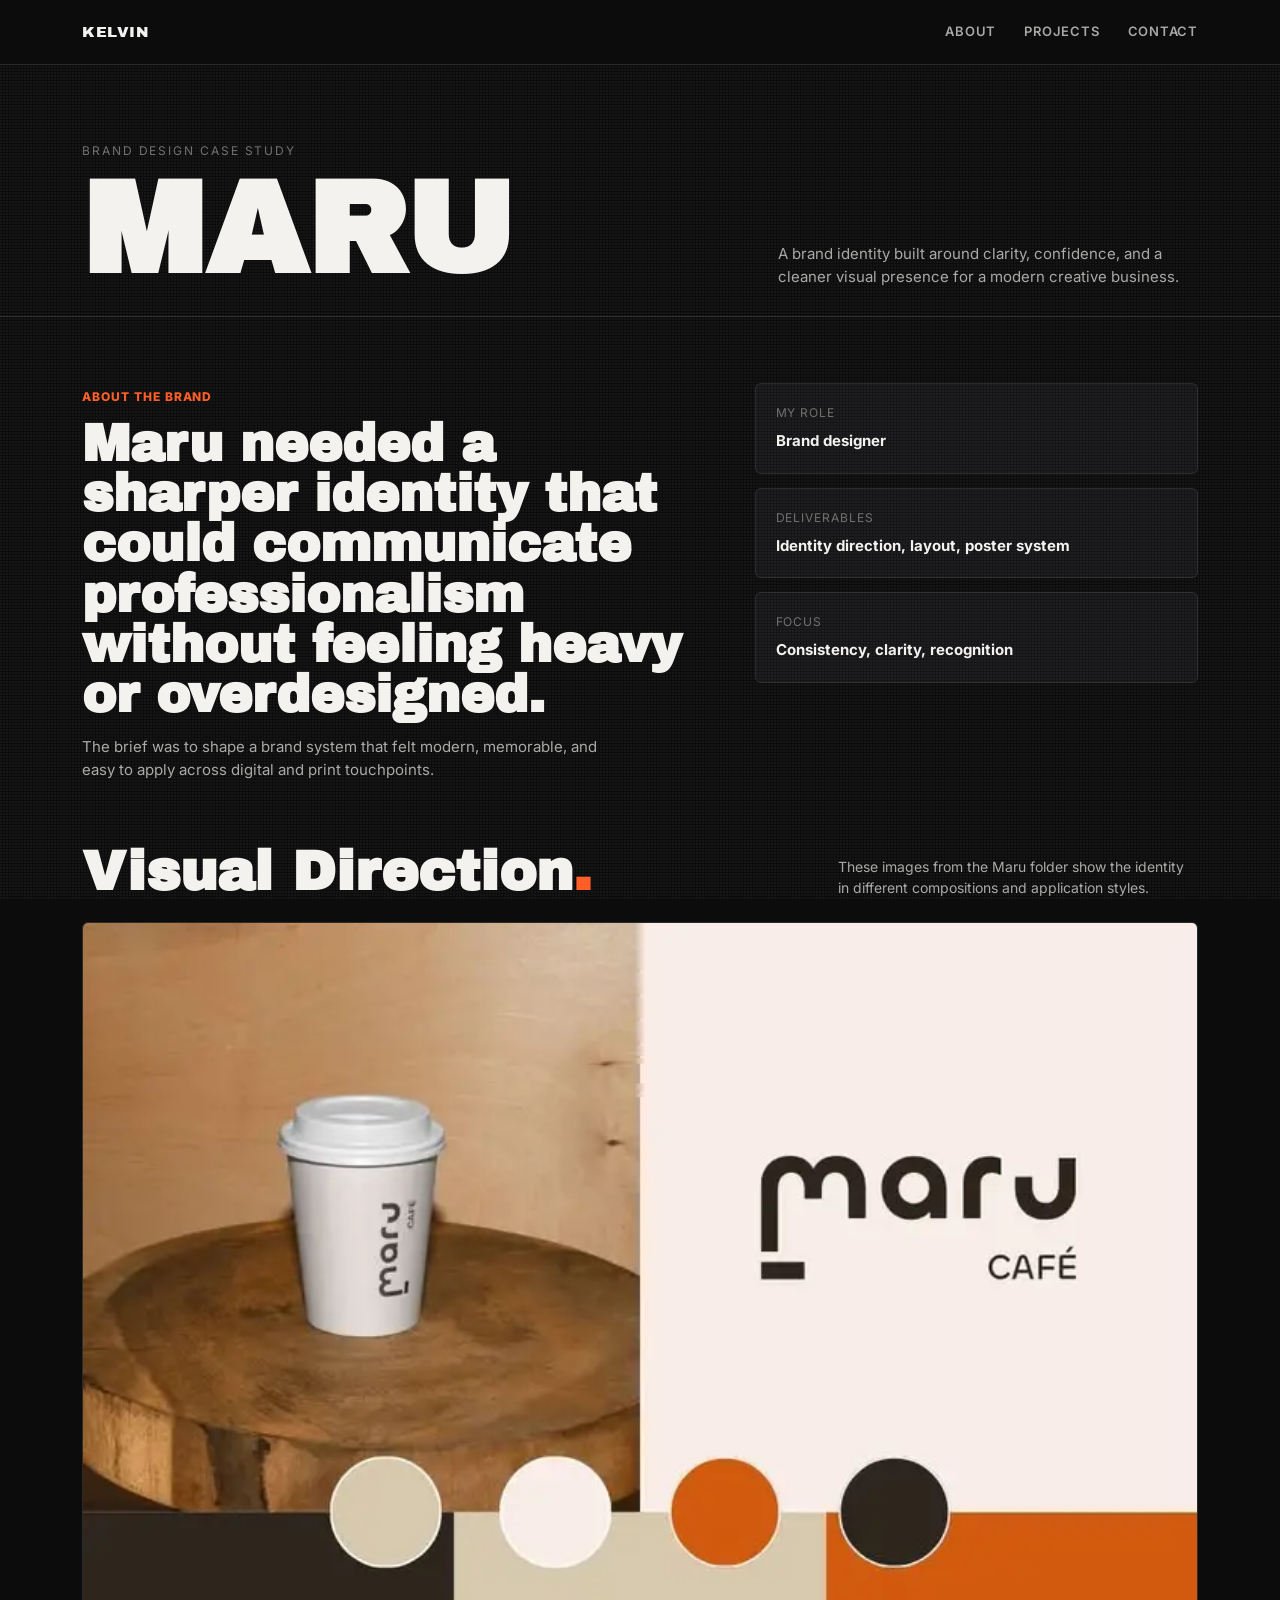
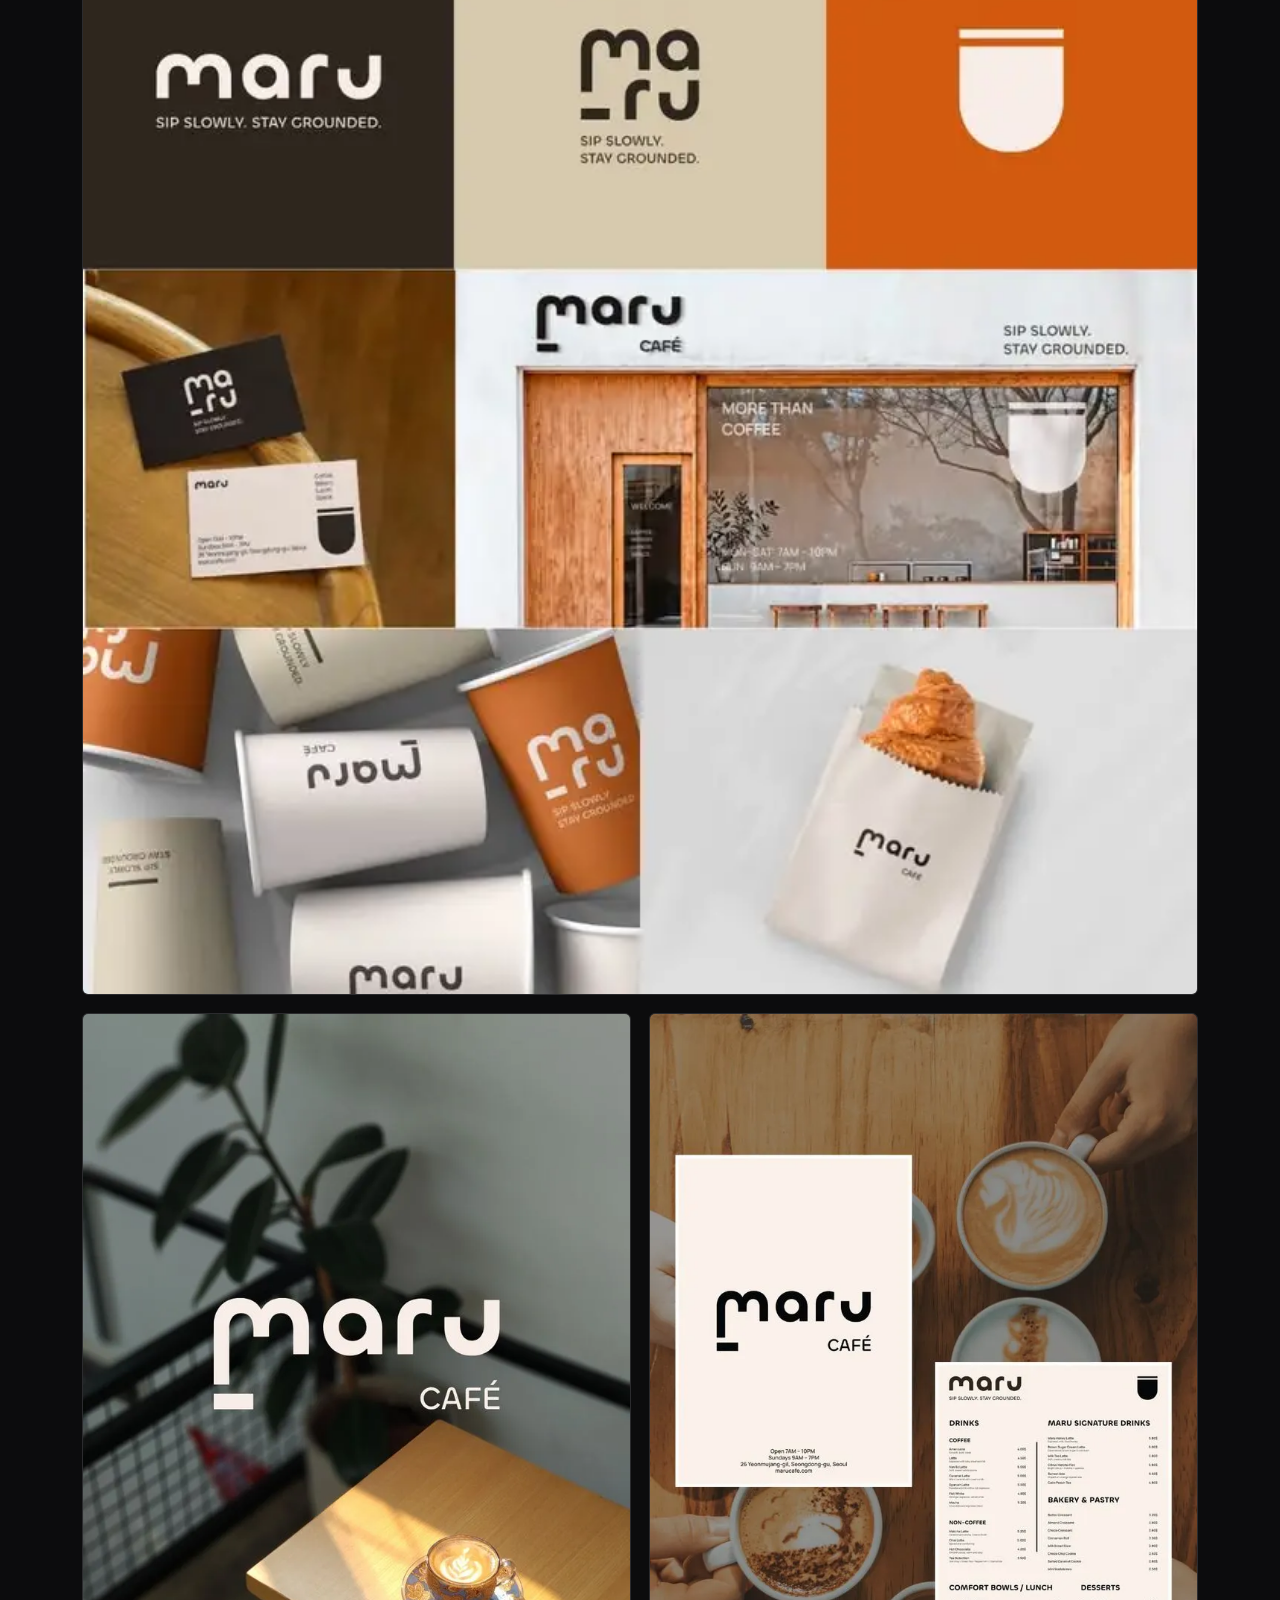
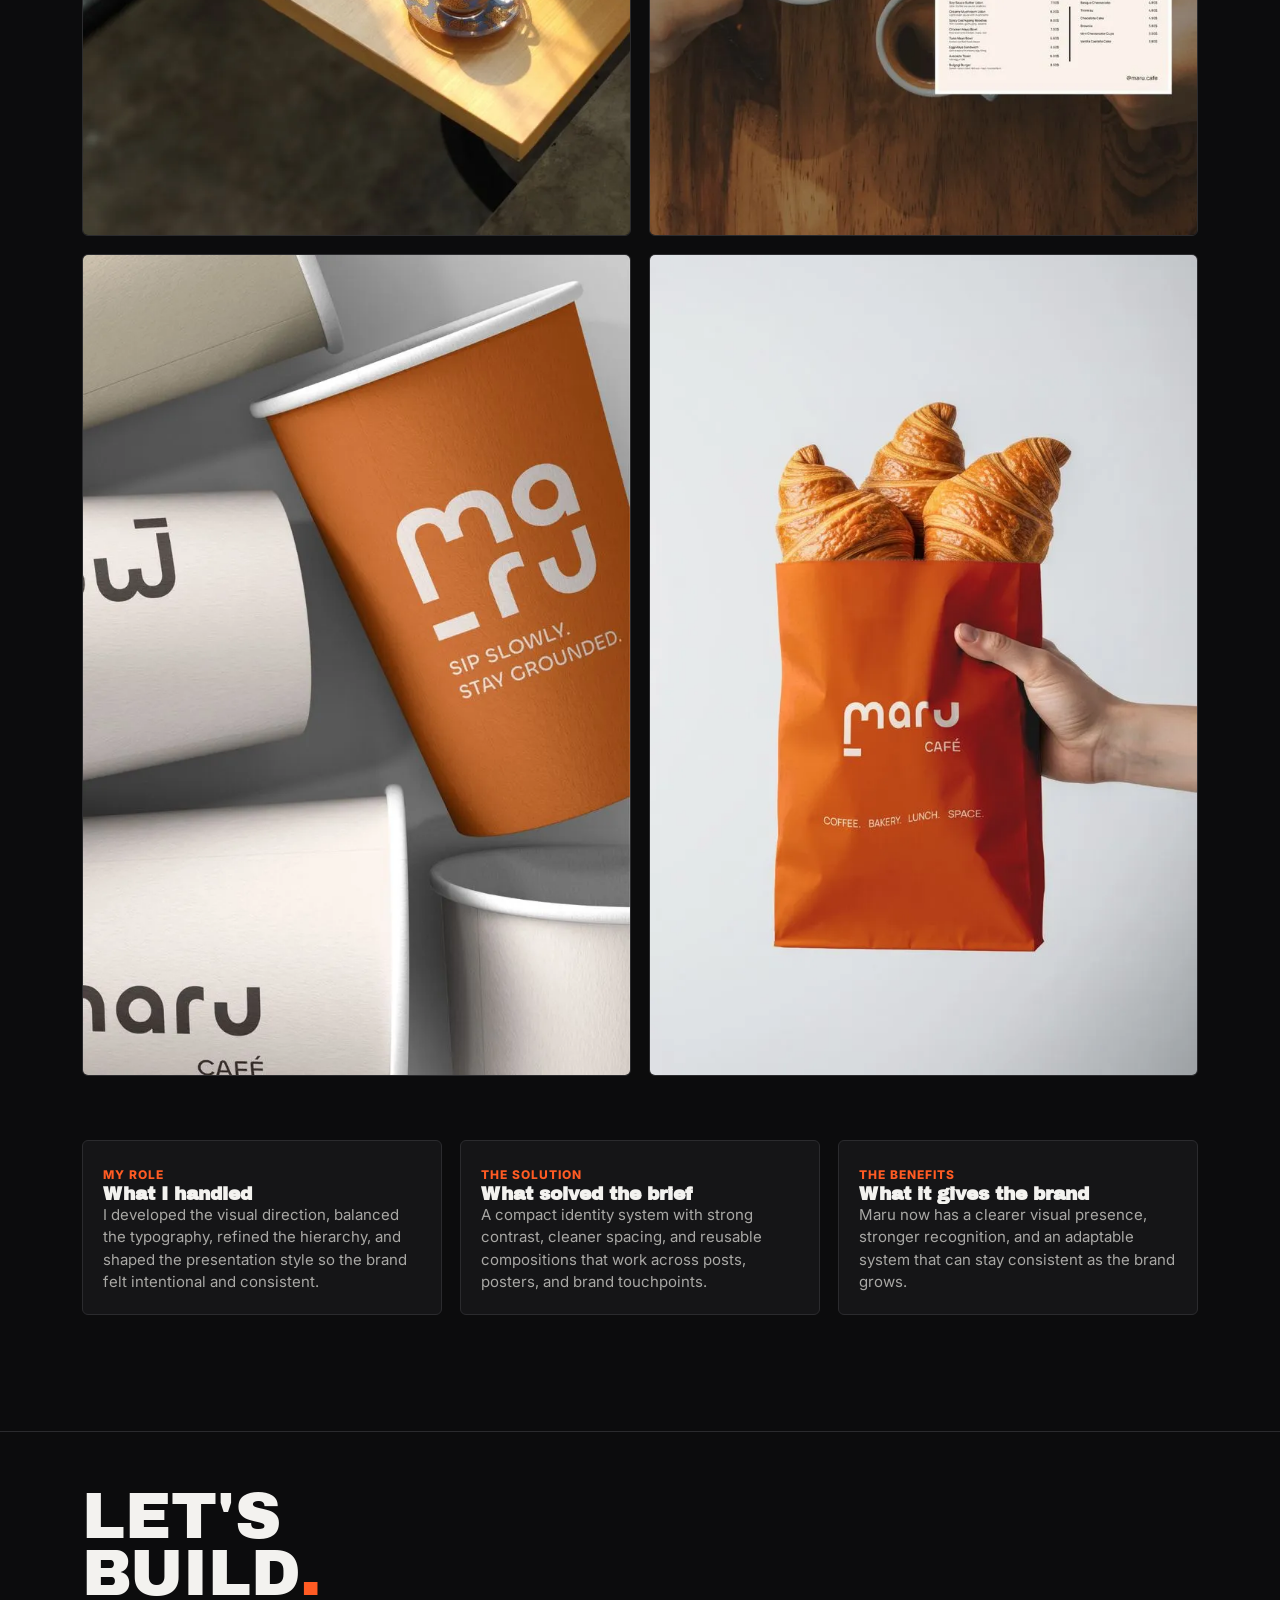
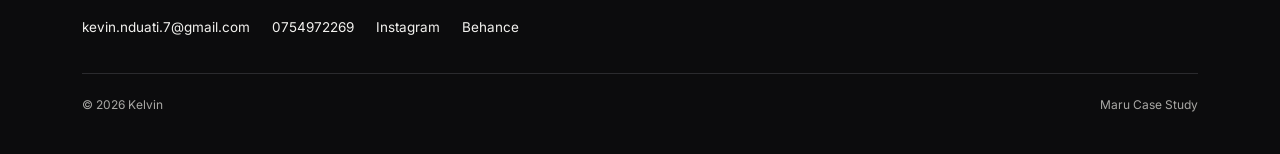
==== frontend/maru.html @ 14094b28 "first commit" ====
<!DOCTYPE html>
<html lang="en">
<head>
    <meta charset="UTF-8">
    <meta name="viewport" content="width=device-width, initial-scale=1.0">
    <title>Maru — Brand Case Study</title>
    <link rel="preconnect" href="https://fonts.googleapis.com">
    <link rel="preconnect" href="https://fonts.gstatic.com" crossorigin>
    <link href="https://fonts.googleapis.com/css2?family=Archivo+Black&family=Inter:wght@400;500;600;700;800&display=swap" rel="stylesheet">
    <link rel="stylesheet" href="src/styles.css">
</head>
<body class="case-study-page">

<div class="noise"></div>

<nav>
    <div class="wrap">
        <div class="brand-mark">KELVIN</div>
        <div class="nav-links">
            <a href="index.html#hello">About</a>
            <a href="projects.html">Projects</a>
            <a href="index.html#contact">Contact</a>
        </div>
    </div>
</nav>

<header class="case-hero">
    <div class="wrap case-hero-grid">
        <div>
            <span class="eyebrow">Brand Design Case Study</span>
            <h1 class="case-title">MARU</h1>
        </div>
        <p class="case-lead">A brand identity built around clarity, confidence, and a cleaner visual presence for a modern creative business.</p>
    </div>
</header>

<main class="case-main">
    <section class="case-section">
        <div class="wrap case-overview">
            <div class="case-copy">
                <span class="case-label">About the brand</span>
                <h2>Maru needed a sharper identity that could communicate professionalism without feeling heavy or overdesigned.</h2>
                <p>The brief was to shape a brand system that felt modern, memorable, and easy to apply across digital and print touchpoints.</p>
            </div>
            <div class="case-stats">
                <div>
                    <span>My role</span>
                    <strong>Brand designer</strong>
                </div>
                <div>
                    <span>Deliverables</span>
                    <strong>Identity direction, layout, poster system</strong>
                </div>
                <div>
                    <span>Focus</span>
                    <strong>Consistency, clarity, recognition</strong>
                </div>
            </div>
        </div>
    </section>

    <section class="case-section case-image-grid">
        <div class="wrap">
            <div class="section-head">
                <h2>Visual Direction<span class="accent-dot">.</span></h2>
                <p>These images from the Maru folder show the identity in different compositions and application styles.</p>
            </div>
            <div class="case-gallery">
                <figure class="case-figure case-figure-large">
                    <img src="src/images/maru/brand1.webp" alt="Maru brand identity key visual">
                </figure>
                <figure class="case-figure">
                    <img src="src/images/maru/brand1.1.webp" alt="Maru identity variation one">
                </figure>
                <figure class="case-figure">
                    <img src="src/images/maru/brand1.2.webp" alt="Maru identity variation two">
                </figure>
                <figure class="case-figure">
                    <img src="src/images/maru/brand1.3.webp" alt="Maru identity variation three">
                </figure>
                <figure class="case-figure">
                    <img src="src/images/maru/1.4.webp" alt="Maru identity variation four">
                </figure>
            </div>
        </div>
    </section>

    <section class="case-section">
        <div class="wrap case-three-col">
            <div class="case-block">
                <span class="case-label">My role</span>
                <h3>What I handled</h3>
                <p>I developed the visual direction, balanced the typography, refined the hierarchy, and shaped the presentation style so the brand felt intentional and consistent.</p>
            </div>
            <div class="case-block">
                <span class="case-label">The solution</span>
                <h3>What solved the brief</h3>
                <p>A compact identity system with strong contrast, cleaner spacing, and reusable compositions that work across posts, posters, and brand touchpoints.</p>
            </div>
            <div class="case-block">
                <span class="case-label">The benefits</span>
                <h3>What it gives the brand</h3>
                <p>Maru now has a clearer visual presence, stronger recognition, and an adaptable system that can stay consistent as the brand grows.</p>
            </div>
        </div>
    </section>
</main>

<footer id="contact">
    <div class="wrap">
        <div class="foot-grid">
            <div>
                <div class="foot-title">LET'S<br>BUILD<span class="num">.</span></div>
                <div class="foot-links">
                    <a href="mailto:kevin.nduati.7@gmail.com">kevin.nduati.7@gmail.com</a>
                    <a href="tel:+254754972269">0754972269</a>
                    <a href="#">Instagram</a>
                    <a href="#">Behance</a>
                </div>
            </div>
        </div>
        <div class="foot-bottom">
            <span>© 2026 Kelvin</span>
            <span>Maru Case Study</span>
        </div>
    </div>
</footer>

</body>
</html>
---- frontend/src/styles.css ----
:root {
    --bg-void: #0c0c0d;
    --bg-panel: #151517;
    --bg-panel-2: #1c1c1f;
    --line: #2b2b2e;
    --ink: #f3f2ef;
    --ink-dim: #a9a8a5;
    --ink-faint: #6f6e6b;
    --accent: #ff5b23;
    --display: 'Archivo Black', Arial, sans-serif;
    --body: 'Inter', -apple-system, sans-serif;
}

* {
    margin: 0;
    padding: 0;
    box-sizing: border-box;
}

html {
    scroll-behavior: smooth;
}

body {
    background: var(--bg-void);
    color: var(--ink);
    font-family: var(--body);
    line-height: 1.5;
    overflow-x: hidden;
}

a {
    color: inherit;
    text-decoration: none;
}

::selection {
    background: var(--accent);
    color: #0c0c0d;
}

.wrap {
    max-width: 1180px;
    margin: 0 auto;
    padding: 0 32px;
}

@media (max-width: 700px) {
    .wrap {
        padding: 0 20px;
    }
}

.noise {
    position: fixed;
    inset: 0;
    pointer-events: none;
    z-index: 0;
    opacity: .045;
    background-image: radial-gradient(circle at 1px 1px, #fff 1px, transparent 0);
    background-size: 3px 3px;
}

nav {
    position: sticky;
    top: 0;
    z-index: 50;
    background: rgba(12, 12, 13, .85);
    backdrop-filter: blur(10px);
    border-bottom: 1px solid var(--line);
}

nav .wrap {
    display: flex;
    align-items: center;
    justify-content: space-between;
    height: 64px;
}

.brand-mark {
    font-family: var(--display);
    font-size: 15px;
    letter-spacing: .04em;
}

.brand-mark span {
    color: var(--accent);
}

.nav-links {
    display: flex;
    gap: 28px;
    font-size: 13px;
    font-weight: 600;
    letter-spacing: .06em;
    text-transform: uppercase;
    color: var(--ink-dim);
}

.nav-links a:hover,
.foot-links a:hover,
.work-cta strong,
.section-head h2 .accent-dot,
.hero-title .num,
.foot-title .num {
    color: var(--accent);
}

.dot {
    color: var(--accent);
}

@media (max-width: 640px) {
    .nav-links {
        display: none;
    }
}

.hero {
    position: relative;
    padding: 88px 0 64px;
    border-bottom: 1px solid var(--line);
}

.hero-top,
.hero-foot,
.intro-strip .wrap,
.foot-grid,
.foot-bottom,
.software .wrap,
.section-head {
    display: flex;
    justify-content: space-between;
    align-items: flex-start;
    gap: 24px;
    flex-wrap: wrap;
}

.eyebrow {
    font-size: 12px;
    letter-spacing: .16em;
    text-transform: uppercase;
    color: var(--ink-faint);
}

.year-tag,
.g-tag {
    background: var(--accent);
    color: #0c0c0d;
    font-weight: 800;
    font-size: 13px;
    padding: 6px 14px;
    border-radius: 2px;
    letter-spacing: .03em;
}

.hero-title,
.hello-copy h2,
.section-head h2,
.foot-title,
.foot-title .num,
.hero-title .num {
    font-family: var(--display);
}

.hero-title {
    font-size: clamp(64px, 13vw, 150px);
    line-height: .86;
    letter-spacing: -.01em;
    margin: 10px 0 18px;
    position: relative;
    display: inline-block;
}

.motif {
    position: absolute;
    right: 0;
    top: 40px;
    font-family: var(--display);
    font-size: clamp(90px, 18vw, 220px);
    color: transparent;
    -webkit-text-stroke: 1.5px var(--line);
    line-height: 1;
    z-index: -1;
    user-select: none;
}

@media (max-width: 700px) {
    .motif {
        display: none;
    }
}

.hero-foot .role,
.hero-foot .byline,
.intro-strip p,
.hello-copy p,
.section-head p,
.edu-course,
.t-place,
.skill-list li,
.lang-level,
.foot-bottom,
.work-cta,
.software-title,
.g-cat,
.g-title {
    color: var(--ink-dim);
}

.hero-foot .role {
    font-size: 14px;
    font-weight: 800;
    letter-spacing: .06em;
    text-transform: uppercase;
}

.hero-foot .byline,
.intro-strip p,
.hello-copy p {
    font-size: 14px;
}

.intro-strip {
    padding: 36px 0;
    border-bottom: 1px solid var(--line);
}

.intro-strip .col {
    max-width: 520px;
}

.intro-strip .name {
    color: var(--accent);
    font-weight: 800;
    font-size: 13px;
    letter-spacing: .06em;
    text-transform: uppercase;
    margin-bottom: 4px;
}

.intro-strip .copyright {
    color: var(--ink-faint);
    font-size: 13px;
    text-align: right;
}

.hello {
    padding: 80px 0;
    border-bottom: 1px solid var(--line);
}

.hello-grid {
    display: grid;
    grid-template-columns: 280px 1fr;
    gap: 48px;
    align-items: start;
}

@media (max-width: 800px) {
    .hello-grid {
        grid-template-columns: 1fr;
    }
}

.portrait {
    aspect-ratio: 4 / 5;
    border-radius: 4px;
    width: 100%;
    display: block;
    object-fit: cover;
    object-position: center;
    background: #101011;
    border: 1px solid var(--line);
}

.hello-copy h2 {
    font-size: clamp(48px, 8vw, 86px);
    line-height: .9;
    margin-bottom: 22px;
}

.hello-copy h2 .bang {
    color: var(--accent);
}

.hello-copy p {
    max-width: 56ch;
    margin-bottom: 26px;
}

.hello-copy p strong {
    color: var(--ink);
    font-weight: 700;
}

.contact-row,
.soft-icons,
.foot-links,
.gallery,
.skill-list {
    display: flex;
    flex-wrap: wrap;
}

.contact-row {
    gap: 14px;
}

.pill {
    display: inline-flex;
    align-items: center;
    gap: 8px;
    background: var(--accent);
    color: #0c0c0d;
    font-weight: 700;
    font-size: 14px;
    padding: 12px 20px;
    border-radius: 2px;
}

.pill.ghost {
    background: transparent;
    border: 1px solid var(--line);
    color: var(--ink);
}

.info-grid {
    display: grid;
    grid-template-columns: 1fr 1.1fr 1fr;
    gap: 1px;
    background: var(--line);
    border: 1px solid var(--line);
}

@media (max-width: 800px) {
    .info-grid {
        grid-template-columns: 1fr;
    }
}

.info-card {
    background: var(--bg-panel);
    padding: 32px 28px;
}

.info-card h3,
.languages-title {
    font-family: var(--display);
    font-size: 20px;
    margin-bottom: 20px;
    letter-spacing: -.01em;
}

.edu-year {
    color: var(--accent);
    font-size: 12px;
    font-weight: 700;
    letter-spacing: .08em;
    margin-bottom: 4px;
}

.edu-school {
    font-weight: 800;
    font-size: 15px;
    text-transform: uppercase;
    margin-bottom: 2px;
}

.edu-course {
    font-size: 14px;
    margin-bottom: 24px;
}

.edit-note {
    display: inline-block;
    margin-top: 2px;
    font-size: 11px;
    color: var(--ink-faint);
    font-style: italic;
}

.timeline {
    position: relative;
    padding-left: 22px;
}

.timeline::before {
    content: '';
    position: absolute;
    left: 5px;
    top: 6px;
    bottom: 6px;
    width: 1px;
    background: var(--line);
}

.t-item {
    position: relative;
    margin-bottom: 24px;
}

.t-item:last-child {
    margin-bottom: 0;
}

.t-item::before {
    content: '';
    position: absolute;
    left: -22px;
    top: 5px;
    width: 9px;
    height: 9px;
    border-radius: 50%;
    background: var(--accent);
}

.t-year {
    color: var(--accent);
    font-size: 12px;
    font-weight: 700;
    letter-spacing: .06em;
}

.t-role {
    font-weight: 800;
    font-size: 15px;
    margin: 2px 0;
    color: var(--ink);
}

.skill-list {
    list-style: none;
    margin-bottom: 26px;
    width: 100%;
}

.skill-list li {
    font-size: 13.5px;
    padding: 7px 0;
    border-bottom: 1px dashed var(--line);
    display: flex;
    align-items: center;
    gap: 8px;
}

.skill-list li:last-child {
    border-bottom: none;
}

.skill-list li::before {
    content: '—';
    color: var(--accent);
    font-weight: 700;
}

.lang-row {
    display: flex;
    justify-content: space-between;
    align-items: baseline;
    padding: 6px 0;
}

.lang-name {
    font-weight: 700;
    font-size: 14px;
    color: var(--ink);
}

.lang-level {
    font-size: 11px;
    letter-spacing: .05em;
    text-transform: uppercase;
}

.software {
    padding: 44px 0;
    border-top: 1px solid var(--line);
    border-bottom: 1px solid var(--line);
    background: var(--bg-panel);
}

.software .wrap {
    align-items: center;
    gap: 40px;
    justify-content: space-between;
}

.software-title {
    font-family: var(--display);
    font-size: 14px;
    letter-spacing: .08em;
    white-space: nowrap;
}

.soft-icons {
    gap: 18px;
}

.soft-icon {
    display: flex;
    align-items: center;
    gap: 10px;
    background: var(--bg-panel-2);
    border: 1px solid var(--line);
    border-radius: 2px;
    padding: 10px 16px;
    font-size: 13.5px;
    font-weight: 700;
}

.soft-icon em {
    font-style: normal;
    width: 26px;
    height: 26px;
    border-radius: 3px;
    display: flex;
    align-items: center;
    justify-content: center;
    font-family: var(--display);
    font-size: 11px;
    color: #0c0c0d;
    flex-shrink: 0;
}

.ic-ps { background: #3ba1e0; }
.ic-ai { background: #ff9a00; }
.ic-pr { background: #9a7bfa; }
.ic-ae { background: #b19cff; }
.ic-fg { background: #ff5b23; }
.ic-id { background: #ff4f7a; }

.work {
    padding: 84px 0;
}

.section-head {
    margin-bottom: 40px;
    align-items: flex-end;
}

.section-head h2 {
    font-size: clamp(36px, 6vw, 56px);
    line-height: .95;
}

.section-head p {
    font-size: 14px;
    max-width: 360px;
}

.gallery {
    display: grid;
    grid-template-columns: repeat(3, 1fr);
    gap: 20px;
}

@media (max-width: 900px) {
    .gallery {
        grid-template-columns: repeat(2, 1fr);
    }
}

@media (max-width: 560px) {
    .gallery {
        grid-template-columns: 1fr;
    }
}

.g-item {
    display: block;
    position: relative;
    aspect-ratio: 1 / 1;
    border-radius: 4px;
    overflow: hidden;
    border: 1px solid var(--line);
    background: linear-gradient(135deg, var(--bg-panel-2) 0%, var(--bg-panel) 100%);
    cursor: pointer;
    transition: transform .25s ease, border-color .25s ease;
}

.g-item-image {
    background: #0f0f10;
}

.g-item-brand-maru {
    background-image: linear-gradient(to top, rgba(12, 12, 13, .72), rgba(12, 12, 13, .1)), url('images/maru/brand1.webp');
    background-size: cover;
    background-position: center;
}

.g-item:hover {
    transform: translateY(-4px);
    border-color: var(--accent);
}

.g-item .g-label {
    position: absolute;
    inset: 0;
    display: flex;
    flex-direction: column;
    align-items: center;
    justify-content: center;
    gap: 8px;
    text-align: center;
    padding: 16px;
}

.g-plus {
    width: 44px;
    height: 44px;
    border-radius: 50%;
    border: 1px dashed var(--ink-faint);
    display: flex;
    align-items: center;
    justify-content: center;
    font-size: 20px;
    color: var(--ink-faint);
    transition: .25s;
}

.g-item:hover .g-plus {
    border-color: var(--accent);
    color: var(--accent);
    transform: rotate(90deg);
}

.g-cat {
    font-size: 11px;
    letter-spacing: .1em;
    text-transform: uppercase;
}

.g-title {
    font-weight: 700;
    font-size: 13.5px;
}

.g-tag {
    position: absolute;
    top: 10px;
    left: 10px;
    font-size: 10px;
    letter-spacing: .06em;
}

.work-cta {
    margin-top: 36px;
    padding: 22px 26px;
    border: 1px dashed var(--line);
    border-radius: 4px;
    font-size: 13.5px;
}

.work-cta-actions {
    margin-top: 36px;
    display: flex;
    gap: 14px;
    flex-wrap: wrap;
}

.cta-btn {
    display: inline-flex;
    align-items: center;
    justify-content: center;
    min-height: 48px;
    padding: 0 22px;
    border-radius: 999px;
    border: 1px solid transparent;
    font-size: 14px;
    font-weight: 800;
    letter-spacing: .04em;
    text-transform: uppercase;
    transition: transform .2s ease, border-color .2s ease, background-color .2s ease, color .2s ease;
}

.cta-btn:hover {
    transform: translateY(-2px);
}

.cta-btn-primary {
    background: var(--accent);
    color: #0c0c0d;
}

.cta-btn-primary:hover {
    background: #ff6a37;
}

.cta-btn-secondary {
    background: transparent;
    color: var(--ink);
    border-color: var(--line);
}

.cta-btn-secondary:hover {
    border-color: var(--accent);
    color: var(--accent);
}

footer {
    border-top: 1px solid var(--line);
    padding: 56px 0 40px;
}

.foot-grid {
    align-items: flex-end;
}

.foot-title {
    font-size: clamp(32px, 7vw, 64px);
    line-height: .9;
    margin-bottom: 14px;
}

.foot-links {
    gap: 22px;
    font-size: 13.5px;
}

.foot-bottom {
    margin-top: 36px;
    padding-top: 22px;
    border-top: 1px solid var(--line);
    font-size: 12px;
}

.projects-page {
    background: var(--bg-void);
}

.projects-hero {
    padding: 72px 0 28px;
    border-bottom: 1px solid var(--line);
}

.projects-hero-grid {
    align-items: end;
}

.projects-title {
    font-family: var(--display);
    font-size: clamp(56px, 10vw, 120px);
    line-height: .9;
    letter-spacing: -.02em;
    margin-top: 12px;
}

.projects-lead {
    max-width: 420px;
    color: var(--ink-dim);
    font-size: 15px;
}

.projects-main {
    padding: 32px 0 84px;
}

.event-showcase {
    display: none;
    margin-bottom: 28px;
}

.event-showcase.is-active {
    display: block;
}

.event-head {
    display: flex;
    justify-content: space-between;
    align-items: end;
    gap: 24px;
    flex-wrap: wrap;
    margin-bottom: 18px;
}

.event-head h2 {
    font-family: var(--display);
    font-size: clamp(32px, 5vw, 56px);
    line-height: .95;
    margin-top: 10px;
}

.event-head p {
    max-width: 420px;
    color: var(--ink-dim);
    font-size: 14px;
}

.event-slider {
    overflow: hidden;
    border: 1px solid var(--line);
    border-radius: 8px;
    background: var(--bg-panel);
}

.event-track {
    display: flex;
    width: max-content;
    gap: 16px;
    padding: 16px;
    animation: event-drift 36s linear infinite;
    will-change: transform;
}

@keyframes event-drift {
    from { transform: translateX(-50%); }
    to { transform: translateX(0); }
}

.event-slide {
    position: relative;
    flex: 0 0 clamp(240px, 32vw, 420px);
    aspect-ratio: 4 / 5;
    overflow: hidden;
    border-radius: 8px;
    border: 1px solid var(--line);
    background: #101012;
}

.event-slide img {
    width: 100%;
    height: 100%;
    display: block;
    object-fit: cover;
}

.event-copy {
    position: absolute;
    inset: auto 0 0 0;
    padding: 18px 18px 20px;
    background: linear-gradient(to top, rgba(12, 12, 13, .88), transparent);
    color: var(--ink);
}

.event-copy span {
    display: inline-block;
    margin-bottom: 6px;
    color: var(--accent);
    font-size: 11px;
    font-weight: 800;
    letter-spacing: .12em;
}

.event-copy strong {
    display: block;
    font-family: var(--display);
    font-size: 20px;
    line-height: .95;
    max-width: 18ch;
}

.filter-bar {
    display: flex;
    flex-wrap: wrap;
    gap: 12px;
    margin-bottom: 28px;
}

.filter-btn {
    border: 1px solid var(--line);
    background: transparent;
    color: var(--ink-dim);
    border-radius: 999px;
    padding: 11px 16px;
    font: inherit;
    font-size: 13px;
    font-weight: 700;
    cursor: pointer;
    transition: border-color .2s ease, color .2s ease, background-color .2s ease, transform .2s ease;
}

.filter-btn:hover {
    transform: translateY(-1px);
    color: var(--ink);
    border-color: var(--accent);
}

.filter-btn.is-active {
    background: var(--accent);
    color: #0c0c0d;
    border-color: var(--accent);
}

.projects-grid {
    display: grid;
    grid-template-columns: repeat(3, minmax(0, 1fr));
    gap: 22px;
}

.projects-grid.is-hidden {
    display: none;
}

@media (max-width: 980px) {
    .projects-grid {
        grid-template-columns: repeat(2, minmax(0, 1fr));
    }
}

@media (max-width: 640px) {
    .projects-grid {
        grid-template-columns: 1fr;
    }
}

.project-card {
    position: relative;
    border: 1px solid var(--line);
    border-radius: 6px;
    overflow: hidden;
    background: var(--bg-panel);
    transition: transform .25s ease, border-color .25s ease, opacity .25s ease;
}

.project-card:hover {
    transform: translateY(-4px);
    border-color: var(--accent);
}

.project-link {
    display: block;
    color: inherit;
    text-decoration: none;
}

.project-card.is-hidden {
    display: none;
}

.project-badge {
    position: absolute;
    margin: 14px;
    z-index: 2;
    background: var(--accent);
    color: #0c0c0d;
    font-size: 11px;
    font-weight: 800;
    letter-spacing: .08em;
    text-transform: uppercase;
    padding: 6px 10px;
    border-radius: 4px;
}

.project-preview {
    aspect-ratio: 4 / 3;
    background: linear-gradient(135deg, var(--bg-panel-2), #0f0f10);
}

.project-preview-brand {
    background: linear-gradient(135deg, #1f2023, #0f1011), radial-gradient(circle at 20% 20%, rgba(255, 91, 35, .45), transparent 35%);
}


.project-copy {
    padding: 18px 18px 22px;
}

.project-copy h2 {
    font-family: var(--display);
    font-size: 20px;
    line-height: 1;
    margin-bottom: 10px;
}

.project-copy p {
    color: var(--ink-dim);
    font-size: 14px;
}

.case-study-page {
    background: var(--bg-void);
}

.case-hero {
    padding: 72px 0 28px;
    border-bottom: 1px solid var(--line);
}

.case-hero-grid {
    display: flex;
    justify-content: space-between;
    align-items: end;
    gap: 24px;
    flex-wrap: wrap;
}

.case-title {
    font-family: var(--display);
    font-size: clamp(64px, 12vw, 130px);
    line-height: .9;
    margin-top: 10px;
}

.case-lead {
    max-width: 420px;
    color: var(--ink-dim);
    font-size: 15px;
}

.case-main {
    padding: 34px 0 84px;
}

.case-section {
    padding: 32px 0;
}

.case-overview {
    display: grid;
    grid-template-columns: 1.3fr .9fr;
    gap: 32px;
    align-items: start;
}

@media (max-width: 900px) {
    .case-overview {
        grid-template-columns: 1fr;
    }
}

.case-copy h2,
.case-block h3 {
    font-family: var(--display);
    line-height: .98;
}

.case-copy h2 {
    font-size: clamp(30px, 4vw, 52px);
    margin: 12px 0 16px;
}

.case-copy p,
.case-block p {
    color: var(--ink-dim);
    font-size: 15px;
    max-width: 60ch;
}

.case-label {
    color: var(--accent);
    font-size: 12px;
    text-transform: uppercase;
    letter-spacing: .08em;
    font-weight: 800;
}

.case-stats {
    display: grid;
    gap: 14px;
}

.case-stats div,
.case-block {
    border: 1px solid var(--line);
    background: var(--bg-panel);
    border-radius: 6px;
    padding: 20px;
}

.case-stats span {
    display: block;
    color: var(--ink-faint);
    font-size: 12px;
    text-transform: uppercase;
    letter-spacing: .08em;
    margin-bottom: 6px;
}

.case-stats strong {
    color: var(--ink);
    font-size: 15px;
}

.case-image-grid .section-head {
    margin-bottom: 24px;
}

.case-gallery {
    display: grid;
    grid-template-columns: repeat(2, minmax(0, 1fr));
    gap: 18px;
}

@media (max-width: 720px) {
    .case-gallery {
        grid-template-columns: 1fr;
    }
}

.case-figure {
    border: 1px solid var(--line);
    border-radius: 6px;
    overflow: hidden;
    background: var(--bg-panel);
}

.case-figure-large {
    grid-column: 1 / -1;
}

.case-figure img {
    width: 100%;
    height: 100%;
    display: block;
    object-fit: cover;
}

.case-three-col {
    display: grid;
    grid-template-columns: repeat(3, minmax(0, 1fr));
    gap: 18px;
}

@media (max-width: 900px) {
    .case-three-col {
        grid-template-columns: 1fr;
    }
}

.project-preview-brand-maru {
    background-image: linear-gradient(to top, rgba(12, 12, 13, .72), rgba(12, 12, 13, .12)), url('images/maru/brand1.webp');
    background-size: cover;
    background-position: center;
}
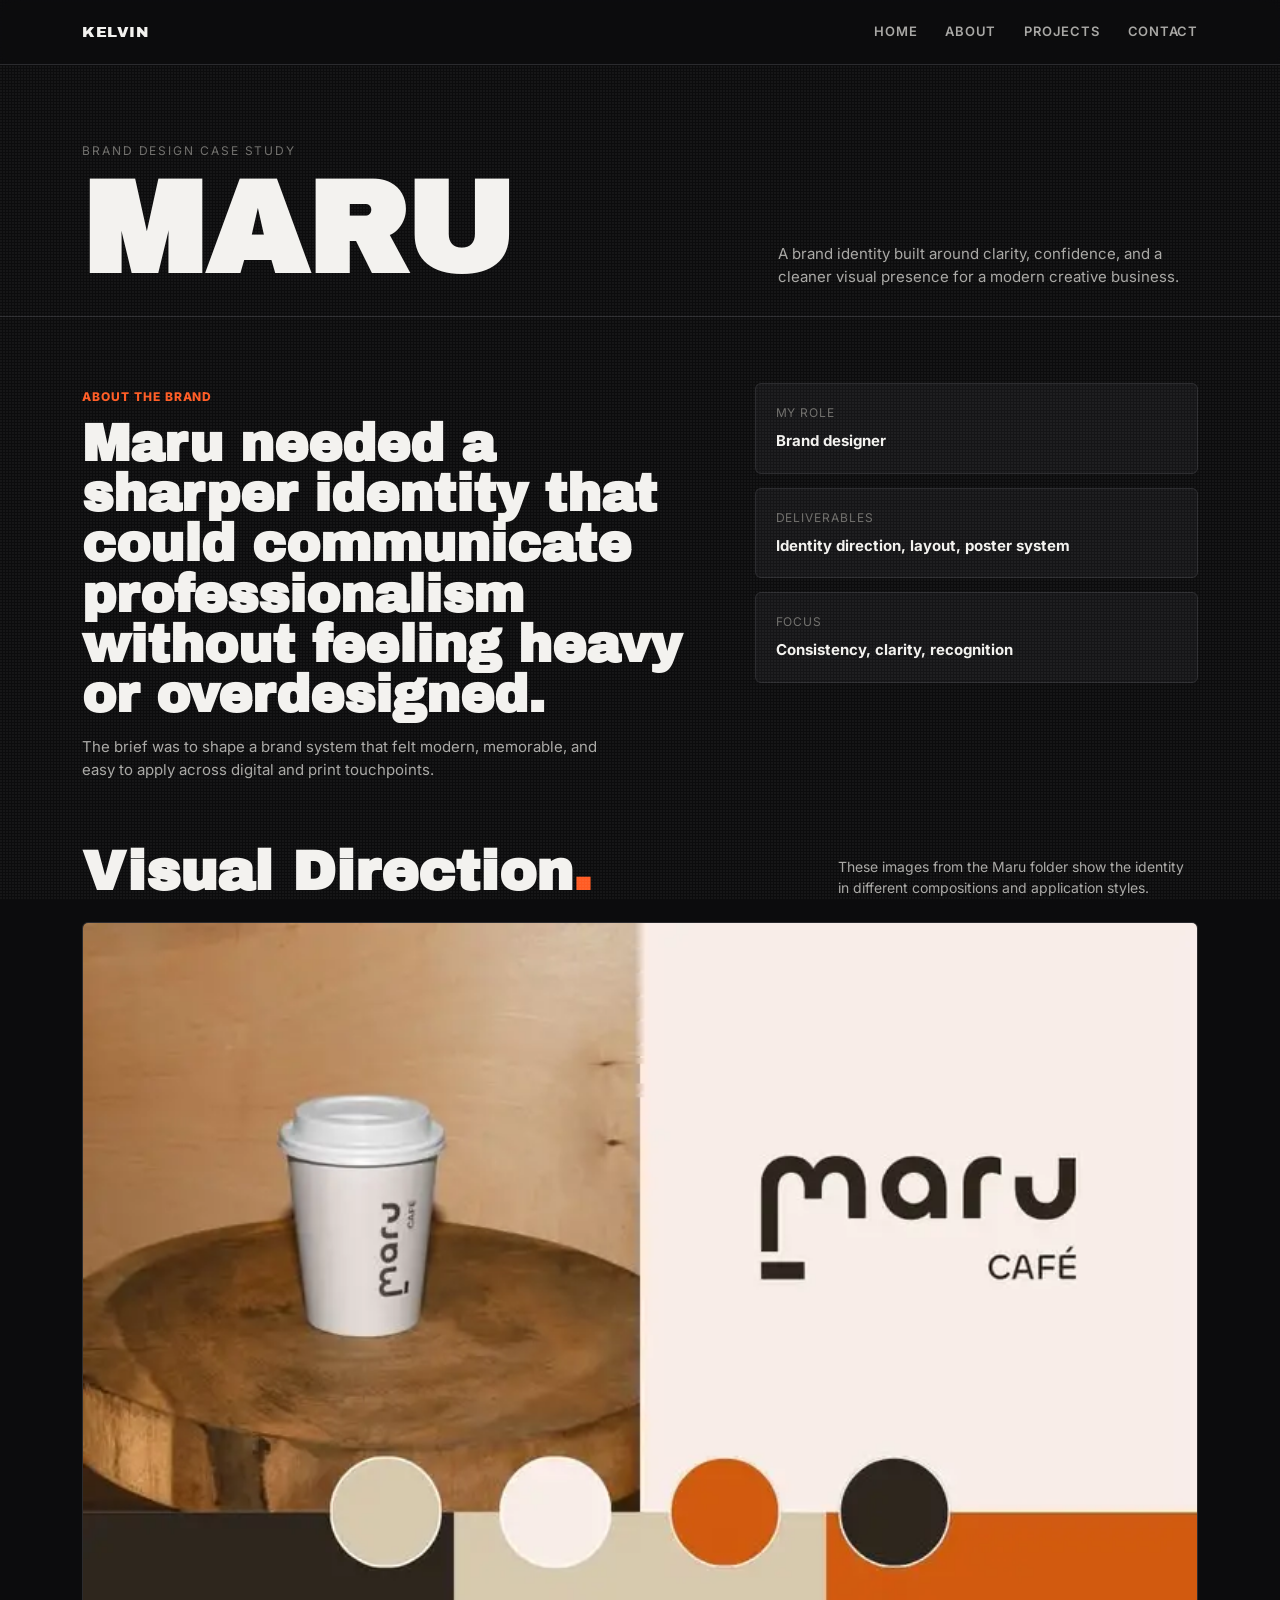
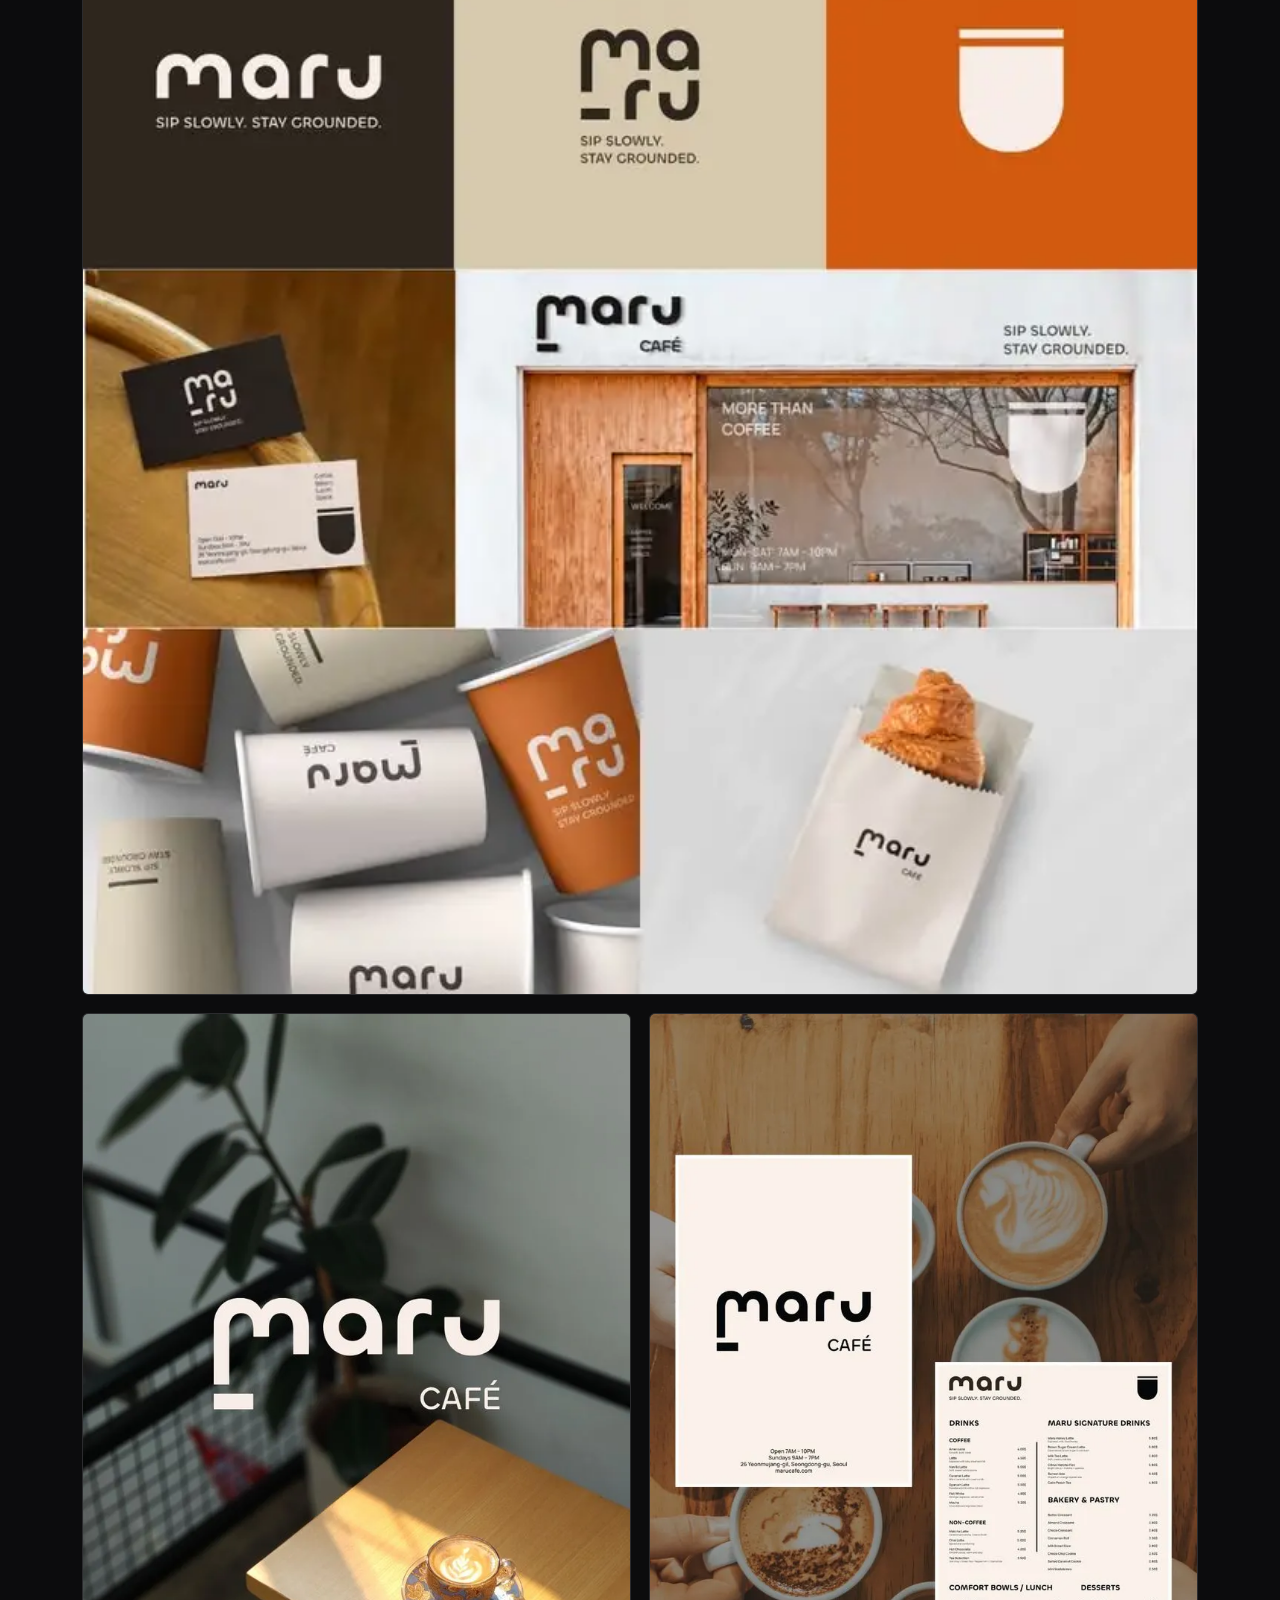
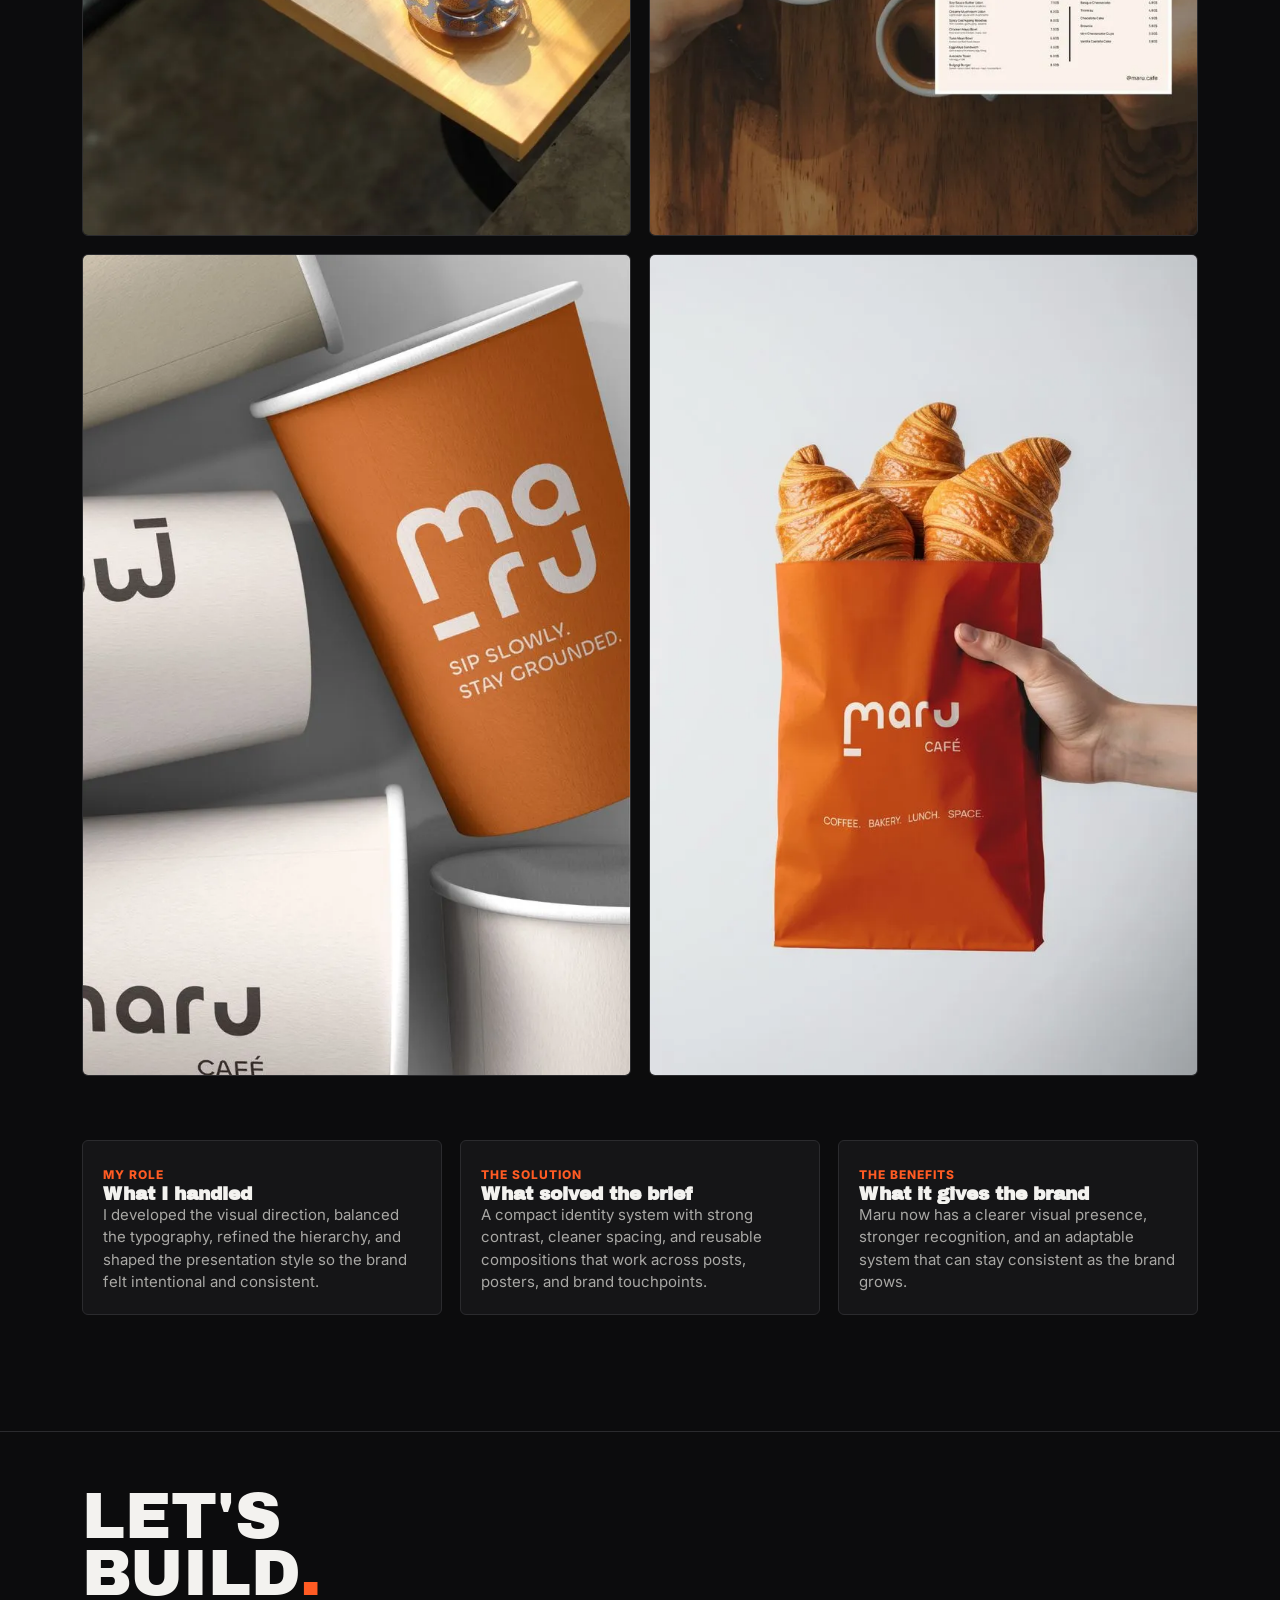
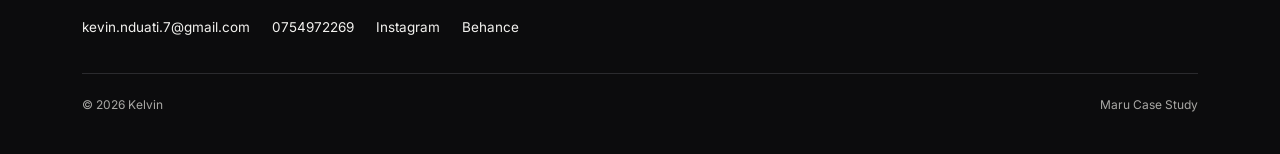
==== commit 4cdfe3f6: "changes" ====
--- a/frontend/maru.html
+++ b/frontend/maru.html
@@ -16,7 +16,11 @@
 <nav>
     <div class="wrap">
         <div class="brand-mark">KELVIN</div>
+        <button class="nav-toggle" type="button" aria-label="Toggle menu">
+            <span></span><span></span><span></span>
+        </button>
         <div class="nav-links">
+            <a href="index.html">Home</a>
             <a href="index.html#hello">About</a>
             <a href="projects.html">Projects</a>
             <a href="index.html#contact">Contact</a>
@@ -126,5 +130,33 @@
     </div>
 </footer>
 
+<script>
+    document.addEventListener('DOMContentLoaded', () => {
+        const toggle = document.querySelector('.nav-toggle');
+        const links = document.querySelector('.nav-links');
+        
+        if (toggle && links) {
+            toggle.addEventListener('click', (e) => {
+                e.stopPropagation();
+                toggle.classList.toggle('is-active');
+                links.classList.toggle('is-active');
+            });
+            
+            document.addEventListener('click', (e) => {
+                if (!toggle.contains(e.target) && !links.contains(e.target)) {
+                    toggle.classList.remove('is-active');
+                    links.classList.remove('is-active');
+                }
+            });
+            
+            links.querySelectorAll('a').forEach(link => {
+                link.addEventListener('click', () => {
+                    toggle.classList.remove('is-active');
+                    links.classList.remove('is-active');
+                });
+            });
+        }
+    });
+</script>
 </body>
 </html>
--- a/frontend/src/styles.css
+++ b/frontend/src/styles.css
@@ -110,9 +110,61 @@
     color: var(--accent);
 }
 
+.nav-toggle {
+    display: none;
+    background: none;
+    border: none;
+    cursor: pointer;
+    padding: 8px;
+    flex-direction: column;
+    gap: 5px;
+    z-index: 100;
+}
+
+.nav-toggle span {
+    display: block;
+    width: 20px;
+    height: 2px;
+    background: var(--ink);
+    transition: all 0.3s ease;
+}
+
 @media (max-width: 640px) {
+    .nav-toggle {
+        display: flex;
+    }
+    
     .nav-links {
         display: none;
+        position: absolute;
+        top: 64px;
+        left: 0;
+        right: 0;
+        background: rgba(12, 12, 13, 0.96);
+        backdrop-filter: blur(12px);
+        flex-direction: column;
+        align-items: center;
+        padding: 30px 20px;
+        gap: 24px;
+        border-bottom: 1px solid var(--line);
+        box-shadow: 0 10px 35px rgba(0, 0, 0, 0.6);
+        z-index: 99;
+    }
+    
+    .nav-links.is-active {
+        display: flex;
+    }
+    
+    .nav-toggle.is-active span:nth-child(1) {
+        transform: translateY(7px) rotate(45deg);
+    }
+    
+    .nav-toggle.is-active span:nth-child(2) {
+        opacity: 0;
+    }
+    
+    .nav-toggle.is-active span:nth-child(3) {
+        transform: translateY(-7px) rotate(-45deg);
     }
 }
 
@@ -794,6 +846,33 @@
     background: var(--bg-panel);
 }
 
+.event-slider-row {
+    border-radius: 0;
+    border: none;
+    border-bottom: 1px solid var(--line);
+    background: transparent;
+}
+
+.event-slider-row:first-of-type {
+    border-radius: 8px 8px 0 0;
+    border: 1px solid var(--line);
+    border-bottom: 1px solid var(--line);
+    background: var(--bg-panel);
+}
+
+.event-slider-row:last-of-type {
+    border-radius: 0 0 8px 8px;
+    border: 1px solid var(--line);
+    border-top: none;
+    background: var(--bg-panel);
+}
+
+.event-slider-row:nth-child(3) {
+    border-left: 1px solid var(--line);
+    border-right: 1px solid var(--line);
+    background: var(--bg-panel);
+}
+
 .event-track {
     display: flex;
     width: max-content;
@@ -803,14 +882,32 @@
     will-change: transform;
 }
 
+.event-track-ltr {
+    animation: event-drift-ltr 40s linear infinite;
+}
+
+.event-track-rtl {
+    animation: event-drift-rtl 44s linear infinite;
+}
+
 @keyframes event-drift {
     from { transform: translateX(-50%); }
     to { transform: translateX(0); }
 }
 
+@keyframes event-drift-ltr {
+    from { transform: translateX(0); }
+    to { transform: translateX(-50%); }
+}
+
+@keyframes event-drift-rtl {
+    from { transform: translateX(-50%); }
+    to { transform: translateX(0); }
+}
+
 .event-slide {
     position: relative;
-    flex: 0 0 clamp(240px, 32vw, 420px);
+    flex: 0 0 clamp(180px, 22vw, 300px);
     aspect-ratio: 4 / 5;
     overflow: hidden;
     border-radius: 8px;
@@ -848,6 +945,53 @@
     font-size: 20px;
     line-height: .95;
     max-width: 18ch;
+}
+
+/* ── Home page work reel (single-line) ── */
+
+.work-reel {
+    overflow: hidden;
+    width: 100%;
+    padding: 8px 0;
+}
+
+.work-reel-track {
+    display: flex;
+    width: max-content;
+    gap: 14px;
+    animation: work-reel-drift 60s linear infinite;
+    will-change: transform;
+}
+
+.work-reel-track:hover {
+    animation-play-state: paused;
+}
+
+@keyframes work-reel-drift {
+    from { transform: translateX(0); }
+    to { transform: translateX(-50%); }
+}
+
+.work-reel-slide {
+    flex: 0 0 clamp(200px, 24vw, 340px);
+    aspect-ratio: 4 / 5;
+    overflow: hidden;
+    border-radius: 6px;
+    border: 1px solid var(--line);
+    background: #101012;
+    transition: transform .3s ease, border-color .3s ease;
+}
+
+.work-reel-slide:hover {
+    transform: translateY(-4px);
+    border-color: var(--accent);
+}
+
+.work-reel-slide img {
+    width: 100%;
+    height: 100%;
+    display: block;
+    object-fit: cover;
 }
 
 .filter-bar {
@@ -1124,3 +1268,57 @@
     background-position: center;
 }
 
+.project-preview-brand-moconi {
+    background-image: linear-gradient(to top, rgba(12, 12, 13, .72), rgba(12, 12, 13, .12)), url('images/moconi/brand2.0.webp');
+    background-size: cover;
+    background-position: center;
+}
+
+.project-preview-home {
+    background: linear-gradient(135deg, #1c1c1f 0%, var(--accent) 150%);
+    position: relative;
+    overflow: hidden;
+    display: flex;
+    align-items: center;
+    justify-content: center;
+}
+
+.project-preview-home::after {
+    content: "HOME";
+    position: absolute;
+    font-family: var(--display);
+    font-size: clamp(24px, 4vw, 36px);
+    color: var(--ink);
+    opacity: 0.12;
+    letter-spacing: 0.15em;
+    transform: rotate(-12deg);
+    font-weight: 800;
+}
+
+@media (max-width: 480px) {
+    .hero-title {
+        font-size: clamp(40px, 12vw, 60px);
+        letter-spacing: -0.02em;
+    }
+    
+    .projects-title {
+        font-size: clamp(36px, 10vw, 50px);
+    }
+    
+    .case-title {
+        font-size: clamp(36px, 10vw, 50px);
+    }
+    
+    .hello-copy h2 {
+        font-size: clamp(32px, 8vw, 44px);
+    }
+    
+    .foot-title {
+        font-size: clamp(30px, 8vw, 40px);
+    }
+    
+    .section-head h2 {
+        font-size: clamp(28px, 6vw, 36px);
+    }
+}
+
